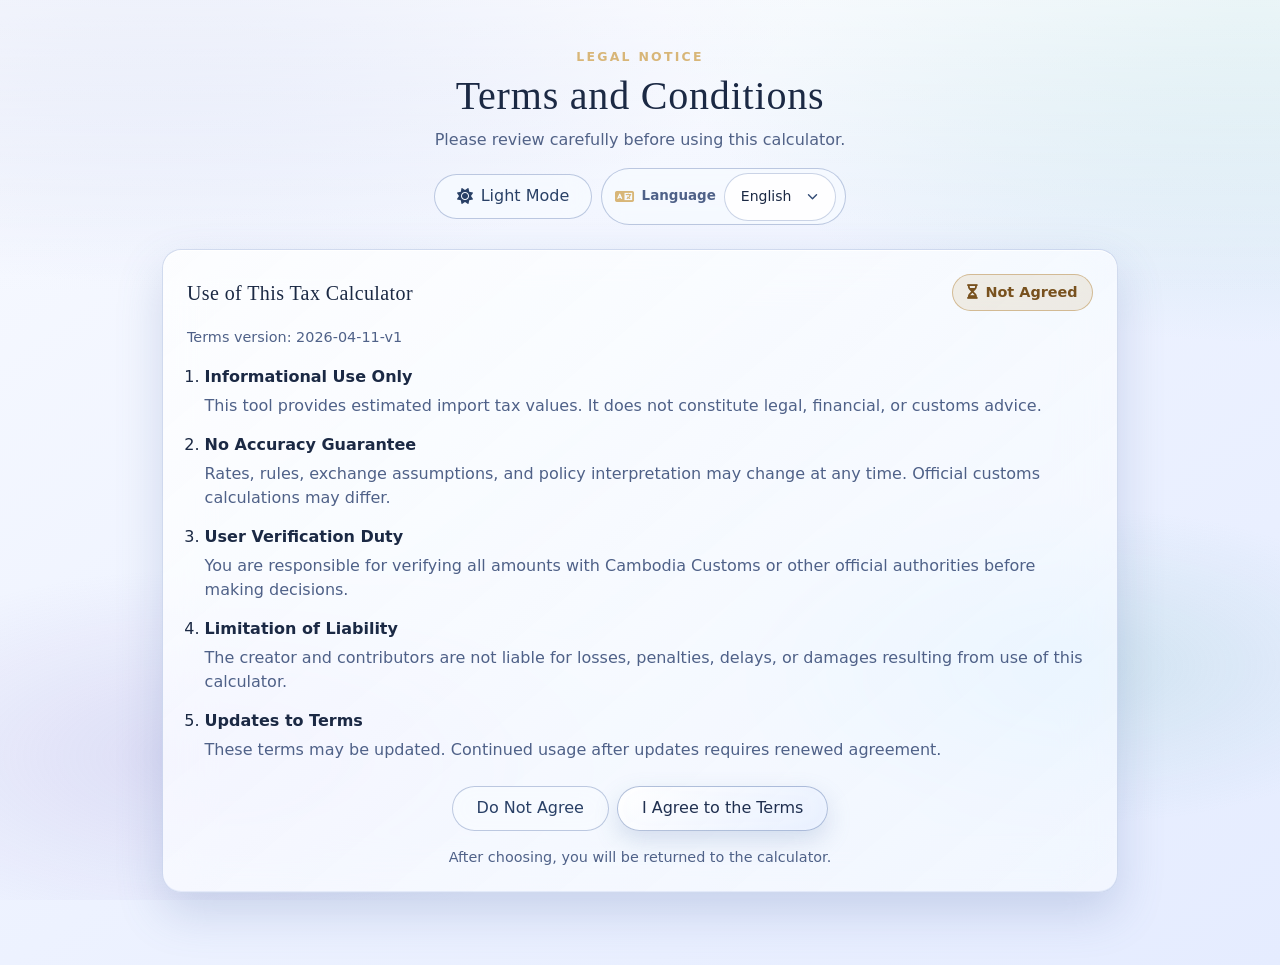
==== terms.html @ 4711f8ab "Initial commit" ====
<!doctype html>
<html lang="en">
<head>
  <meta charset="utf-8">
  <meta name="viewport" content="width=device-width, initial-scale=1">
  <meta name="description" content="Terms and conditions for the unofficial Cambodia vehicle import tax estimate calculator.">
  <meta name="referrer" content="strict-origin-when-cross-origin">
  <meta http-equiv="Content-Security-Policy" content="default-src 'self'; script-src 'self' https://cdn.jsdelivr.net; style-src 'self' 'unsafe-inline' https://cdn.jsdelivr.net https://cdnjs.cloudflare.com https://fonts.googleapis.com; font-src 'self' https://fonts.gstatic.com https://cdnjs.cloudflare.com data:; img-src 'self' data:; connect-src 'self'; object-src 'none'; base-uri 'self'; form-action 'self';">
  <title>Terms and Conditions - Vehicle Import Tax Calculator</title>

  <link rel="preconnect" href="https://fonts.googleapis.com">
  <link rel="preconnect" href="https://fonts.gstatic.com" crossorigin>
  <link href="https://fonts.googleapis.com/css2?family=Noto+Sans+Khmer:wght@400;500;600;700&family=Noto+Serif+JP:wght@500;600;700&display=swap" rel="stylesheet">

  <link href="https://cdn.jsdelivr.net/npm/bootstrap@5.3.3/dist/css/bootstrap.min.css" rel="stylesheet" integrity="sha384-QWTKZyjpPEjISv5WaRU9OFeRpok6YctnYmDr5pNlyT2bRjXh0JMhjY6hW+ALEwIH" crossorigin="anonymous">
  <link rel="stylesheet" href="https://cdnjs.cloudflare.com/ajax/libs/font-awesome/6.5.2/css/all.min.css">
  <link rel="stylesheet" href="style.css">
</head>

<body>
  <main class="container page-wrap py-4 py-md-5">
    <header class="text-center mb-4">
      <p class="eyebrow" id="termsEyebrow">Legal Notice</p>
      <h1 class="mb-2" id="termsMainTitle">Terms and Conditions</h1>
      <p class="subtitle" id="termsSubtitle">Please review carefully before using this calculator.</p>

      <div class="control-row d-flex flex-column flex-sm-row justify-content-center align-items-center gap-2 mt-3">
        <button type="button" id="themeToggleBtn" class="btn btn-outline-glass theme-toggle-btn px-3">
          <i id="themeIcon" class="fa-solid fa-moon me-2"></i>
          <span id="themeToggleText">Dark Mode</span>
        </button>

        <div class="language-shell">
          <i class="fa-solid fa-language"></i>
          <label for="languageSelect" id="languageLabel">Language</label>
          <select id="languageSelect" class="form-select form-select-sm glass-input language-select" aria-labelledby="languageLabel">
            <option value="en">English</option>
            <option value="km">ខ្មែរ</option>
          </select>
        </div>
      </div>
    </header>

    <section class="glass-card p-3 p-md-4 mb-4 terms-document">
      <div class="d-flex flex-column flex-md-row justify-content-between align-items-md-center gap-2 mb-3">
        <h2 class="h5 mb-0" id="termsSectionTitle">Use of This Tax Calculator</h2>
        <span id="agreementBadge" class="agreement-badge">
          <i id="agreementBadgeIcon" class="fa-solid fa-hourglass-half"></i>
          <span id="agreementBadgeText">Not Agreed</span>
        </span>
      </div>

      <p class="terms-meta mb-3" id="termsMeta">Terms version: 2026-04-11-v1</p>

      <ol id="termsListEn" class="mb-4">
        <li>
          <strong>Informational Use Only</strong>
          <p>This tool provides estimated import tax values. It does not constitute legal, financial, or customs advice.</p>
        </li>
        <li>
          <strong>No Accuracy Guarantee</strong>
          <p>Rates, rules, exchange assumptions, and policy interpretation may change at any time. Official customs calculations may differ.</p>
        </li>
        <li>
          <strong>User Verification Duty</strong>
          <p>You are responsible for verifying all amounts with Cambodia Customs or other official authorities before making decisions.</p>
        </li>
        <li>
          <strong>Limitation of Liability</strong>
          <p>The creator and contributors are not liable for losses, penalties, delays, or damages resulting from use of this calculator.</p>
        </li>
        <li>
          <strong>Updates to Terms</strong>
          <p>These terms may be updated. Continued usage after updates requires renewed agreement.</p>
        </li>
      </ol>

      <ol id="termsListKm" class="mb-4 d-none">
        <li>
          <strong>សម្រាប់ព័ត៌មានប៉ុណ្ណោះ</strong>
          <p>ឧបករណ៍នេះផ្តល់តម្លៃប៉ាន់ស្មានពន្ធនាំចូលប៉ុណ្ណោះ មិនមែនជាដំបូន្មានផ្នែកច្បាប់ ហិរញ្ញវត្ថុ ឬគយទេ។</p>
        </li>
        <li>
          <strong>មិនធានាភាពត្រឹមត្រូវ ១០០%</strong>
          <p>អត្រាពន្ធ ច្បាប់ ការសន្មត់អត្រាប្តូរប្រាក់ និងការបកស្រាយគោលនយោបាយ អាចផ្លាស់ប្តូរបានគ្រប់ពេល។ លទ្ធផលផ្លូវការអាចខុសគ្នា។</p>
        </li>
        <li>
          <strong>កាតព្វកិច្ចផ្ទៀងផ្ទាត់របស់អ្នកប្រើ</strong>
          <p>អ្នកត្រូវទទួលខុសត្រូវក្នុងការផ្ទៀងផ្ទាត់ចំនួនទឹកប្រាក់ជាមួយអាជ្ញាធរគយកម្ពុជា ឬអាជ្ញាធរផ្លូវការផ្សេងៗ មុនសម្រេចចិត្ត។</p>
        </li>
        <li>
          <strong>ការកំណត់ទំនួលខុសត្រូវ</strong>
          <p>អ្នកបង្កើត និងអ្នករួមចំណែក មិនទទួលខុសត្រូវចំពោះការខាតបង់ ពិន័យ ការពន្យារពេល ឬការខូចខាតណាមួយដែលកើតឡើងពីការប្រើឧបករណ៍នេះ។</p>
        </li>
        <li>
          <strong>ការធ្វើបច្ចុប្បន្នភាពលក្ខខណ្ឌ</strong>
          <p>លក្ខខណ្ឌអាចត្រូវបានកែប្រែ។ បន្ទាប់ពីមានការកែប្រែ អ្នកត្រូវយល់ព្រមឡើងវិញដើម្បីបន្តប្រើប្រាស់។</p>
        </li>
      </ol>

      <div class="d-flex flex-column flex-sm-row gap-2 justify-content-center">
        <button type="button" id="declineTermsBtn" class="btn btn-outline-glass px-4">Do Not Agree</button>
        <button type="button" id="agreeTermsBtn" class="btn btn-glass px-4">I Agree to the Terms</button>
      </div>

      <p class="terms-meta mt-3 mb-0 text-center" id="termsReturnHint">After choosing, you will be returned to the calculator.</p>
    </section>
  </main>

  <script defer src="terms.js"></script>
</body>
</html>
---- style.css ----
:root {
  color-scheme: dark;
  --deep-navy: #0a0f1e;
  --muted-indigo: #1a2343;
  --warm-gold: #d8b678;

  --text-main: #f5f7ff;
  --text-muted: #b9c3e3;
  --label-text: #e8edff;
  --subtitle-text: #b9c3e3;
  --footer-text: #c8d0ea;

  --bg-base:
    radial-gradient(1000px 580px at 12% -10%, rgba(72, 94, 175, 0.33), transparent 68%),
    radial-gradient(900px 500px at 98% 0%, rgba(35, 140, 146, 0.24), transparent 66%),
    linear-gradient(145deg, var(--deep-navy), var(--muted-indigo) 52%, #1a2a4c);
  --bg-aurora:
    radial-gradient(540px 260px at 16% 84%, rgba(127, 107, 185, 0.14), transparent 72%),
    radial-gradient(480px 220px at 84% 74%, rgba(70, 144, 146, 0.12), transparent 72%);
  --bg-sheen: linear-gradient(to bottom, rgba(255, 255, 255, 0.03), transparent 24%);

  --glass-bg: linear-gradient(140deg, rgba(255, 255, 255, 0.14), rgba(255, 255, 255, 0.05));
  --glass-border: rgba(255, 255, 255, 0.12);
  --glass-shadow: 0 22px 56px rgba(5, 8, 18, 0.58);
  --glass-inner: inset 0 1px 0 rgba(255, 255, 255, 0.22), inset 0 -1px 0 rgba(122, 153, 224, 0.12);

  --field-bg: rgba(13, 21, 41, 0.58);
  --field-border: rgba(255, 255, 255, 0.14);
  --field-divider: rgba(255, 255, 255, 0.22);
  --field-prefix-text: #b9c3e3;
  --field-focus-bg: rgba(15, 26, 49, 0.72);
  --field-focus-border: rgba(216, 182, 120, 0.78);
  --field-focus-ring: rgba(216, 182, 120, 0.2);

  --select-arrow: url("data:image/svg+xml,%3Csvg xmlns='http://www.w3.org/2000/svg' viewBox='0 0 16 16'%3E%3Cpath fill='%23EAF0FF' d='M3.2 5.6a.75.75 0 0 1 1.06 0L8 9.34l3.74-3.74a.75.75 0 1 1 1.06 1.06L8.53 10.94a.75.75 0 0 1-1.06 0L3.2 6.66a.75.75 0 0 1 0-1.06z'/%3E%3C/svg%3E");

  --btn-fill: linear-gradient(140deg, rgba(255, 255, 255, 0.2), rgba(255, 255, 255, 0.08));
  --btn-border: rgba(255, 255, 255, 0.24);
  --btn-text: #f8fbff;
  --btn-shadow: 0 12px 30px rgba(6, 12, 28, 0.42);

  --outline-bg: rgba(255, 255, 255, 0.04);
  --outline-border: rgba(255, 255, 255, 0.22);
  --outline-text: #eaf0ff;

  --badge-bg: rgba(255, 255, 255, 0.05);
  --badge-border: rgba(255, 255, 255, 0.2);
  --badge-text: #f6f8ff;

  --table-border: rgba(255, 255, 255, 0.11);
  --table-head: #b9c3e3;
  --emphasis-text: #fff3d5;
  --emphasis-border: rgba(216, 182, 120, 0.45);

  --tooltip-bg: rgba(10, 15, 30, 0.96);
  --tooltip-text: #f5f7ff;
  --tooltip-border: rgba(255, 255, 255, 0.18);
  --tooltip-shadow: 0 10px 24px rgba(4, 9, 22, 0.46);

  --option-text: #121b34;
  --option-bg: #f4f6ff;

  --terms-ok-bg: rgba(55, 170, 120, 0.16);
  --terms-ok-border: rgba(93, 219, 165, 0.5);
  --terms-ok-text: #d5ffe8;
  --terms-pending-bg: rgba(216, 182, 120, 0.12);
  --terms-pending-border: rgba(216, 182, 120, 0.44);
  --terms-pending-text: #ffe9bd;
  --terms-declined-bg: rgba(211, 96, 96, 0.13);
  --terms-declined-border: rgba(241, 130, 130, 0.45);
  --terms-declined-text: #ffd8d8;
}

html[data-theme="light"] {
  color-scheme: light;
  --text-main: #1b2944;
  --text-muted: #4f6188;
  --label-text: #243451;
  --subtitle-text: #516287;
  --footer-text: #4a5d86;

  --bg-base:
    radial-gradient(1000px 560px at 12% -10%, rgba(145, 163, 226, 0.44), transparent 68%),
    radial-gradient(900px 520px at 98% 0%, rgba(128, 201, 196, 0.35), transparent 66%),
    linear-gradient(145deg, #f8faff, #edf2ff 52%, #e5ecff);
  --bg-aurora:
    radial-gradient(560px 260px at 16% 84%, rgba(162, 148, 213, 0.24), transparent 72%),
    radial-gradient(480px 220px at 84% 74%, rgba(124, 190, 190, 0.22), transparent 72%);
  --bg-sheen: linear-gradient(to bottom, rgba(255, 255, 255, 0.62), transparent 33%);

  --glass-bg: linear-gradient(140deg, rgba(255, 255, 255, 0.8), rgba(246, 249, 255, 0.72));
  --glass-border: rgba(153, 172, 214, 0.42);
  --glass-shadow: 0 20px 46px rgba(94, 117, 170, 0.24);
  --glass-inner: inset 0 1px 0 rgba(255, 255, 255, 0.85), inset 0 -1px 0 rgba(130, 157, 217, 0.15);

  --field-bg: rgba(255, 255, 255, 0.86);
  --field-border: rgba(137, 157, 199, 0.45);
  --field-divider: rgba(126, 148, 194, 0.55);
  --field-prefix-text: #4f6188;
  --field-focus-bg: rgba(255, 255, 255, 0.97);
  --field-focus-border: rgba(183, 142, 70, 0.72);
  --field-focus-ring: rgba(183, 142, 70, 0.16);

  --select-arrow: url("data:image/svg+xml,%3Csvg xmlns='http://www.w3.org/2000/svg' viewBox='0 0 16 16'%3E%3Cpath fill='%23314A74' d='M3.2 5.6a.75.75 0 0 1 1.06 0L8 9.34l3.74-3.74a.75.75 0 1 1 1.06 1.06L8.53 10.94a.75.75 0 0 1-1.06 0L3.2 6.66a.75.75 0 0 1 0-1.06z'/%3E%3C/svg%3E");

  --btn-fill: linear-gradient(140deg, rgba(255, 255, 255, 0.93), rgba(231, 239, 255, 0.9));
  --btn-border: rgba(122, 145, 189, 0.56);
  --btn-text: #203050;
  --btn-shadow: 0 10px 24px rgba(110, 132, 182, 0.24);

  --outline-bg: rgba(247, 250, 255, 0.8);
  --outline-border: rgba(133, 154, 196, 0.52);
  --outline-text: #294066;

  --badge-bg: rgba(255, 255, 255, 0.7);
  --badge-border: rgba(130, 152, 196, 0.5);
  --badge-text: #233455;

  --table-border: rgba(135, 153, 192, 0.32);
  --table-head: #44577d;
  --emphasis-text: #75511b;
  --emphasis-border: rgba(183, 142, 70, 0.52);

  --tooltip-bg: rgba(248, 250, 255, 0.96);
  --tooltip-text: #1d2c49;
  --tooltip-border: rgba(141, 162, 204, 0.45);
  --tooltip-shadow: 0 10px 24px rgba(108, 127, 171, 0.24);

  --option-text: #213456;
  --option-bg: #f8fbff;

  --terms-ok-bg: rgba(72, 169, 122, 0.16);
  --terms-ok-border: rgba(76, 157, 117, 0.52);
  --terms-ok-text: #1f5a3f;
  --terms-pending-bg: rgba(194, 153, 84, 0.15);
  --terms-pending-border: rgba(184, 137, 68, 0.5);
  --terms-pending-text: #78511e;
  --terms-declined-bg: rgba(205, 103, 103, 0.15);
  --terms-declined-border: rgba(198, 88, 88, 0.52);
  --terms-declined-text: #7d2222;
}

* {
  box-sizing: border-box;
}

body {
  margin: 0;
  min-height: 100vh;
  font-family: system-ui, -apple-system, "Segoe UI", sans-serif;
  color: var(--text-main);
  background: var(--bg-base);
  position: relative;
  overflow-x: hidden;
}

body::before,
body::after {
  content: "";
  position: fixed;
  inset: 0;
  pointer-events: none;
  z-index: 0;
}

body::before {
  background: var(--bg-aurora);
}

body::after {
  background: var(--bg-sheen);
}

.page-wrap {
  position: relative;
  z-index: 1;
  max-width: 980px;
}

.eyebrow {
  margin-bottom: 0.35rem;
  letter-spacing: 0.18em;
  text-transform: uppercase;
  color: var(--warm-gold);
  font-size: 0.78rem;
  font-weight: 600;
}

h1,
h2,
h3,
h4,
h5 {
  font-family: "Noto Serif JP", serif;
  letter-spacing: 0.02em;
}

.subtitle {
  color: var(--subtitle-text);
  margin-bottom: 0;
}

.control-row {
  margin-top: 0.95rem;
}

.theme-toggle-btn {
  min-width: 9.9rem;
}

.terms-status {
  display: flex;
  align-items: center;
  justify-content: space-between;
  gap: 0.9rem;
  margin-inline: auto;
  max-width: 860px;
  border-radius: 1rem;
  border: 1px solid var(--outline-border);
  padding: 0.75rem 0.9rem;
  background: var(--outline-bg);
  backdrop-filter: blur(12px) saturate(150%);
  -webkit-backdrop-filter: blur(12px) saturate(150%);
}

.terms-status-main {
  text-align: left;
}

.terms-status-headline-wrap {
  display: inline-flex;
  align-items: center;
  gap: 0.55rem;
  margin-bottom: 0.2rem;
}

#termsStatusIcon {
  color: var(--warm-gold);
}

#termsStatusTitle {
  font-weight: 700;
}

#termsStatusText {
  color: var(--text-muted);
  font-size: 0.9rem;
}

.terms-status.agreed {
  border-color: var(--terms-ok-border);
  background: var(--terms-ok-bg);
}

.terms-status.agreed #termsStatusText {
  color: var(--terms-ok-text);
}

.terms-status.pending {
  border-color: var(--terms-pending-border);
  background: var(--terms-pending-bg);
}

.terms-status.pending #termsStatusText {
  color: var(--terms-pending-text);
}

.terms-status.declined {
  border-color: var(--terms-declined-border);
  background: var(--terms-declined-bg);
}

.terms-status.declined #termsStatusText {
  color: var(--terms-declined-text);
}

.terms-status-actions {
  display: flex;
  flex-wrap: wrap;
  justify-content: flex-end;
  gap: 0.45rem;
}

.terms-status-actions .btn {
  min-height: 2.1rem;
}

.language-shell {
  display: inline-flex;
  align-items: center;
  gap: 0.5rem;
  border-radius: 999px;
  padding: 0.2rem 0.55rem 0.2rem 0.8rem;
  border: 1px solid var(--outline-border);
  background: var(--outline-bg);
  backdrop-filter: blur(10px) saturate(145%);
  -webkit-backdrop-filter: blur(10px) saturate(145%);
}

.language-shell i {
  color: var(--warm-gold);
  font-size: 0.95rem;
}

#languageLabel {
  color: var(--text-muted);
  font-size: 0.84rem;
  font-weight: 600;
  margin: 0;
  white-space: nowrap;
}

.language-select {
  min-height: 2.15rem;
  width: auto;
  min-width: 7rem;
  border: 0;
  padding-block: 0.2rem;
  padding-left: 0.5rem;
  padding-right: 1.95rem;
  color: var(--text-main);
  background: transparent;
  background-image: var(--select-arrow);
  background-repeat: no-repeat;
  background-size: 0.95rem;
  background-position: right 0.45rem center;
  appearance: none;
  -webkit-appearance: none;
  -moz-appearance: none;
}

.language-select:focus {
  border: 0;
  box-shadow: none;
  background: transparent;
  background-image: var(--select-arrow);
}

.language-select option {
  color: var(--option-text);
  background: var(--option-bg);
}

.glass-card {
  background: var(--glass-bg);
  border: 1px solid var(--glass-border);
  border-radius: 1.2rem;
  box-shadow: var(--glass-shadow), var(--glass-inner);
  backdrop-filter: blur(24px) saturate(180%);
  -webkit-backdrop-filter: blur(24px) saturate(180%);
  transition: border-color 0.3s ease, transform 0.3s ease;
}

body.terms-locked .requires-terms {
  opacity: 0.38;
  pointer-events: none;
  user-select: none;
  filter: saturate(0.78);
}

body.terms-locked #resultCard {
  display: none !important;
}

#accessBlockedCard p {
  color: var(--text-muted);
}

.terms-modal .modal-content {
  color: var(--text-main);
  background: var(--glass-bg);
  border: 1px solid var(--glass-border);
  border-radius: 1.2rem;
  box-shadow: var(--glass-shadow), var(--glass-inner);
  backdrop-filter: blur(20px) saturate(165%);
  -webkit-backdrop-filter: blur(20px) saturate(165%);
}

.terms-modal .modal-header,
.terms-modal .modal-footer {
  border-color: transparent;
}

.terms-modal-language-wrap {
  display: inline-flex;
  align-items: center;
  gap: 0.55rem;
}

.terms-modal-language-label {
  color: var(--text-muted);
  font-size: 0.84rem;
  font-weight: 600;
}

.terms-lang-btn {
  min-width: 3.5rem;
}

.terms-lang-btn.active,
.terms-lang-btn[aria-pressed="true"] {
  color: var(--btn-text);
  border-color: color-mix(in srgb, var(--warm-gold), var(--outline-border) 35%);
  background: var(--btn-fill);
  box-shadow: inset 0 1px 0 rgba(255, 255, 255, 0.2);
}

.terms-point-list {
  color: var(--text-muted);
  padding-left: 1.2rem;
}

.terms-point-list li {
  margin-bottom: 0.4rem;
}

.terms-version {
  color: var(--text-muted);
  font-size: 0.86rem;
}

.terms-document {
  color: var(--text-main);
}

.terms-document .terms-meta {
  color: var(--text-muted);
  font-size: 0.9rem;
}

.terms-document ol {
  margin: 0;
  padding-left: 1.1rem;
}

.terms-document li {
  margin-bottom: 0.95rem;
}

.terms-document li p {
  color: var(--text-muted);
  margin: 0.3rem 0 0;
}

.agreement-badge {
  display: inline-flex;
  align-items: center;
  gap: 0.45rem;
  border-radius: 999px;
  padding: 0.44rem 0.9rem;
  border: 1px solid var(--terms-pending-border);
  background: var(--terms-pending-bg);
  color: var(--terms-pending-text);
  font-size: 0.9rem;
  font-weight: 600;
}

.agreement-badge.agreed {
  border-color: var(--terms-ok-border);
  background: var(--terms-ok-bg);
  color: var(--terms-ok-text);
}

.agreement-badge.declined {
  border-color: var(--terms-declined-border);
  background: var(--terms-declined-bg);
  color: var(--terms-declined-text);
}

.glass-card:hover {
  border-color: color-mix(in srgb, var(--glass-border), #ffffff 25%);
}

.form-label {
  color: var(--label-text);
  font-weight: 600;
  margin-bottom: 0.5rem;
}

.info-icon {
  color: var(--warm-gold);
  font-size: 0.95rem;
  opacity: 0.95;
  cursor: help;
}

.glass-prefix,
.glass-input {
  min-height: 3rem;
  border-radius: 999px;
  border: 1px solid var(--field-border);
  color: var(--text-main);
  background: var(--field-bg);
}

.glass-prefix {
  padding-inline: 1rem;
  border-right: 1px solid var(--field-divider);
  color: var(--field-prefix-text);
}

.input-group .glass-input {
  border-left: 0;
}

.input-group > .glass-prefix {
  border-top-left-radius: 999px !important;
  border-bottom-left-radius: 999px !important;
  border-top-right-radius: 0 !important;
  border-bottom-right-radius: 0 !important;
}

.input-group > .glass-input,
.input-group > .form-control.glass-input {
  border-top-right-radius: 999px !important;
  border-bottom-right-radius: 999px !important;
  border-top-left-radius: 0 !important;
  border-bottom-left-radius: 0 !important;
}

.glass-input:focus,
.glass-prefix:focus {
  color: var(--text-main);
  border-color: var(--field-focus-border);
  box-shadow: 0 0 0 0.2rem var(--field-focus-ring);
  background: var(--field-focus-bg);
}

.form-select.glass-input {
  padding-inline: 1rem 2.6rem;
  color: var(--text-main);
  background-color: var(--field-bg);
  border-color: var(--field-border);
  background-image: var(--select-arrow);
  background-repeat: no-repeat;
  background-size: 0.95rem;
  background-position: right 0.9rem center;
  appearance: none;
  -webkit-appearance: none;
  -moz-appearance: none;
}

.form-select.glass-input option {
  color: var(--option-text);
  background: var(--option-bg);
}

.form-select.glass-input:focus {
  color: var(--text-main);
  background-color: var(--field-focus-bg);
  border-color: var(--field-focus-border);
  background-image: var(--select-arrow);
}

.conversion-note {
  color: var(--text-muted);
  font-size: 0.9rem;
}

.conversion-note strong {
  color: var(--text-main);
  font-weight: 700;
}

.btn-glass,
.btn-outline-glass {
  border-radius: 999px;
  min-height: 2.8rem;
  display: inline-flex;
  align-items: center;
  justify-content: center;
  transition: transform 0.25s ease, border-color 0.25s ease, box-shadow 0.25s ease;
}

.btn-glass {
  border: 1px solid var(--btn-border);
  color: var(--btn-text);
  background: var(--btn-fill);
  box-shadow: var(--btn-shadow);
  backdrop-filter: blur(16px) saturate(160%);
  -webkit-backdrop-filter: blur(16px) saturate(160%);
}

.btn-glass:hover,
.btn-glass:focus {
  color: var(--btn-text);
  border-color: color-mix(in srgb, var(--warm-gold), var(--btn-border) 30%);
  box-shadow: 0 14px 34px color-mix(in srgb, var(--btn-shadow), #000000 18%);
  transform: translateY(-1px);
}

.btn-outline-glass {
  border: 1px solid var(--outline-border);
  color: var(--outline-text);
  background: var(--outline-bg);
  backdrop-filter: blur(12px) saturate(145%);
  -webkit-backdrop-filter: blur(12px) saturate(145%);
  padding-inline: 1rem;
}

.btn-outline-glass:hover,
.btn-outline-glass:focus {
  color: var(--outline-text);
  border-color: color-mix(in srgb, var(--warm-gold), var(--outline-border) 35%);
  transform: translateY(-1px);
}

.rate-badge {
  font-size: 0.86rem;
  color: var(--badge-text);
  border: 1px solid var(--badge-border);
  border-radius: 999px;
  padding: 0.38rem 0.85rem;
  background: var(--badge-bg);
  white-space: nowrap;
}

.table {
  color: var(--text-main);
  margin-bottom: 0;
}

.table > :not(caption) > * > * {
  border-color: var(--table-border);
  background: transparent;
  padding-block: 0.7rem;
}

.table thead th {
  color: var(--table-head);
  font-size: 0.78rem;
  text-transform: uppercase;
  letter-spacing: 0.08em;
  font-weight: 700;
}

.reference-table tbody td,
.result-table tbody td {
  color: var(--text-main);
}

.reference-table tbody tr:hover {
  background: color-mix(in srgb, var(--badge-bg), #ffffff 10%);
}

.result-table tbody td:first-child {
  font-weight: 520;
}

.emphasis-row td {
  color: var(--emphasis-text);
  font-weight: 700;
  border-top: 1px solid var(--emphasis-border);
}

.formula-note {
  color: var(--text-muted);
  font-size: 0.83rem;
  margin-top: 0.8rem;
}

.footer-note {
  color: var(--footer-text);
  font-size: 0.88rem;
  margin-top: 0.6rem;
}

.credit-line {
  color: var(--text-muted);
  font-size: 0.87rem;
}

#githubCreditLink {
  color: var(--warm-gold);
  text-decoration: none;
  font-weight: 600;
  margin-inline: 0.2rem;
}

#githubCreditLink:hover,
#githubCreditLink:focus {
  color: color-mix(in srgb, var(--warm-gold), #ffffff 25%);
  text-decoration: underline;
}

#resultCard:not(.d-none) {
  animation: softReveal 0.35s ease;
}

@keyframes softReveal {
  from {
    opacity: 0;
    transform: translateY(8px);
  }

  to {
    opacity: 1;
    transform: translateY(0);
  }
}

@media (prefers-reduced-motion: reduce) {
  *,
  *::before,
  *::after {
    animation-duration: 0.001ms !important;
    animation-iteration-count: 1 !important;
    transition-duration: 0.001ms !important;
    scroll-behavior: auto !important;
  }
}

.tooltip {
  --bs-tooltip-bg: var(--tooltip-bg);
  --bs-tooltip-color: var(--tooltip-text);
  --bs-tooltip-opacity: 1;
}

.tooltip-inner {
  border: 1px solid var(--tooltip-border);
  box-shadow: var(--tooltip-shadow);
  max-width: 260px;
  text-align: left;
}

body.lang-km {
  font-family: "Noto Sans Khmer", system-ui, -apple-system, "Segoe UI", sans-serif;
  line-height: 1.68;
}

body.lang-km h1,
body.lang-km h2,
body.lang-km h3,
body.lang-km h4,
body.lang-km h5 {
  font-family: "Noto Sans Khmer", system-ui, -apple-system, "Segoe UI", sans-serif;
  letter-spacing: 0;
}

body.lang-km .eyebrow {
  letter-spacing: 0.06em;
}

@media (max-width: 576px) {
  h1 {
    font-size: 1.65rem;
  }

  .glass-card {
    border-radius: 1rem;
  }

  .btn-glass,
  .btn-outline-glass {
    width: 100%;
  }

  .rate-badge {
    white-space: normal;
  }

  .language-shell {
    width: 100%;
    justify-content: center;
    padding: 0.4rem 0.7rem;
  }

  .terms-status {
    padding: 0.8rem;
    align-items: stretch;
  }

  .terms-modal-language-wrap {
    width: 100%;
    justify-content: space-between;
  }

  .terms-status,
  .terms-status-actions {
    flex-direction: column;
  }

  .terms-status-actions {
    align-items: stretch;
  }

  .terms-status-actions .btn {
    width: 100%;
  }

  .language-select {
    width: 8.5rem;
  }
}
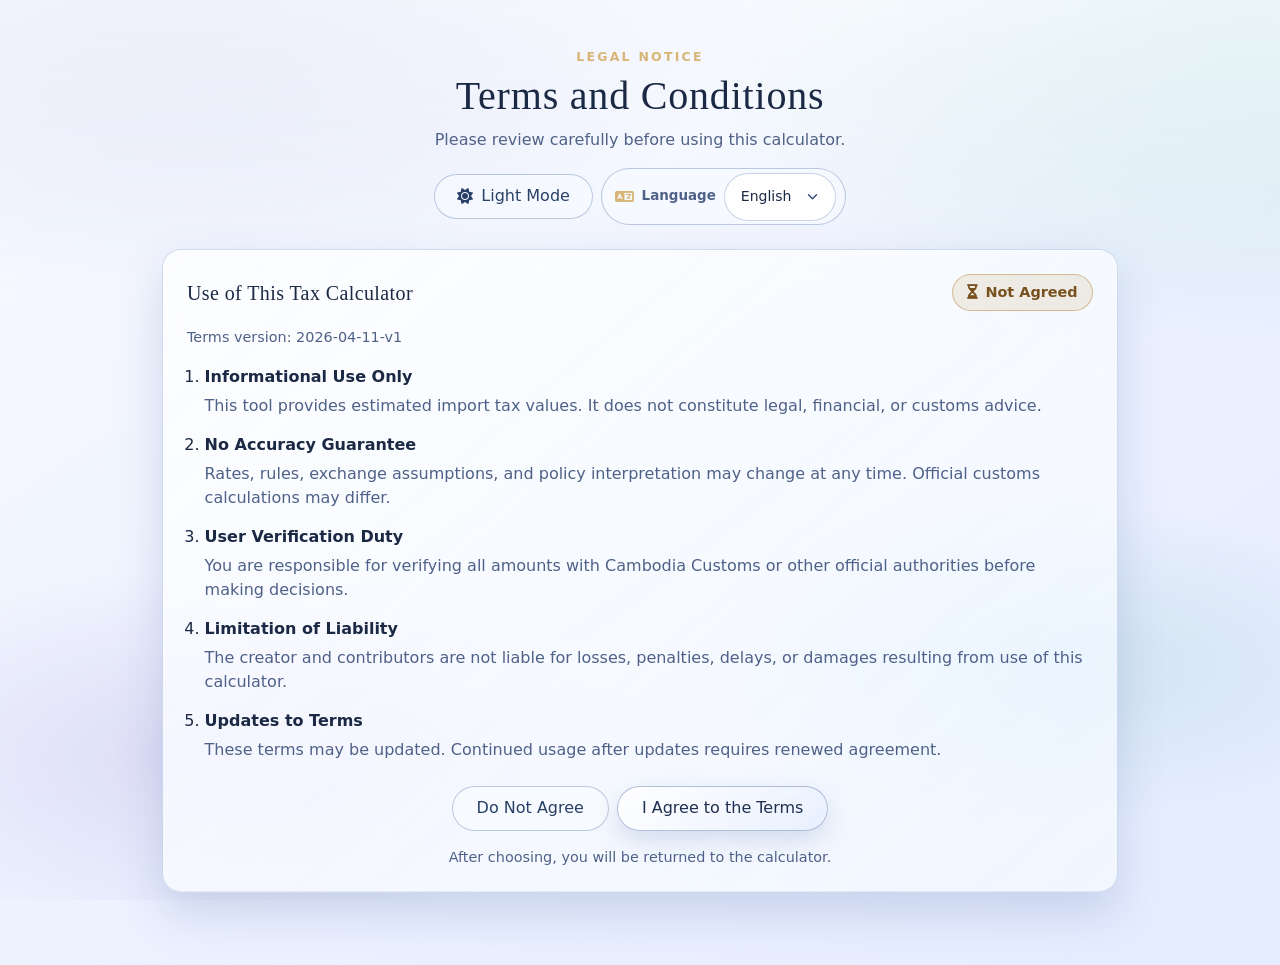
==== commit 0140095d: "Some tweaks and improvements to the project." ====
--- a/terms.html
+++ b/terms.html
@@ -5,7 +5,7 @@
   <meta name="viewport" content="width=device-width, initial-scale=1">
   <meta name="description" content="Terms and conditions for the unofficial Cambodia vehicle import tax estimate calculator.">
   <meta name="referrer" content="strict-origin-when-cross-origin">
-  <meta http-equiv="Content-Security-Policy" content="default-src 'self'; script-src 'self' https://cdn.jsdelivr.net; style-src 'self' 'unsafe-inline' https://cdn.jsdelivr.net https://cdnjs.cloudflare.com https://fonts.googleapis.com; font-src 'self' https://fonts.gstatic.com https://cdnjs.cloudflare.com data:; img-src 'self' data:; connect-src 'self'; object-src 'none'; base-uri 'self'; form-action 'self';">
+  <meta http-equiv="Content-Security-Policy" content="default-src 'self'; script-src 'self' https://cdn.jsdelivr.net; style-src 'self' https://cdn.jsdelivr.net https://cdnjs.cloudflare.com https://fonts.googleapis.com; style-src-attr 'unsafe-inline'; font-src 'self' https://fonts.gstatic.com https://cdnjs.cloudflare.com data:; img-src 'self' data:; connect-src 'self'; object-src 'none'; base-uri 'self'; form-action 'self';">
   <title>Terms and Conditions - Vehicle Import Tax Calculator</title>
 
   <link rel="preconnect" href="https://fonts.googleapis.com">
@@ -13,7 +13,7 @@
   <link href="https://fonts.googleapis.com/css2?family=Noto+Sans+Khmer:wght@400;500;600;700&family=Noto+Serif+JP:wght@500;600;700&display=swap" rel="stylesheet">
 
   <link href="https://cdn.jsdelivr.net/npm/bootstrap@5.3.3/dist/css/bootstrap.min.css" rel="stylesheet" integrity="sha384-QWTKZyjpPEjISv5WaRU9OFeRpok6YctnYmDr5pNlyT2bRjXh0JMhjY6hW+ALEwIH" crossorigin="anonymous">
-  <link rel="stylesheet" href="https://cdnjs.cloudflare.com/ajax/libs/font-awesome/6.5.2/css/all.min.css">
+  <link rel="stylesheet" href="https://cdnjs.cloudflare.com/ajax/libs/font-awesome/6.5.2/css/all.min.css" integrity="sha384-PPIZEGYM1v8zp5Py7UjFb79S58UeqCL9pYVnVPURKEqvioPROaVAJKKLzvH2rDnI" crossorigin="anonymous">
   <link rel="stylesheet" href="style.css">
 </head>
 
@@ -107,6 +107,7 @@
     </section>
   </main>
 
+  <script defer src="app-core.js"></script>
   <script defer src="terms.js"></script>
 </body>
 </html>
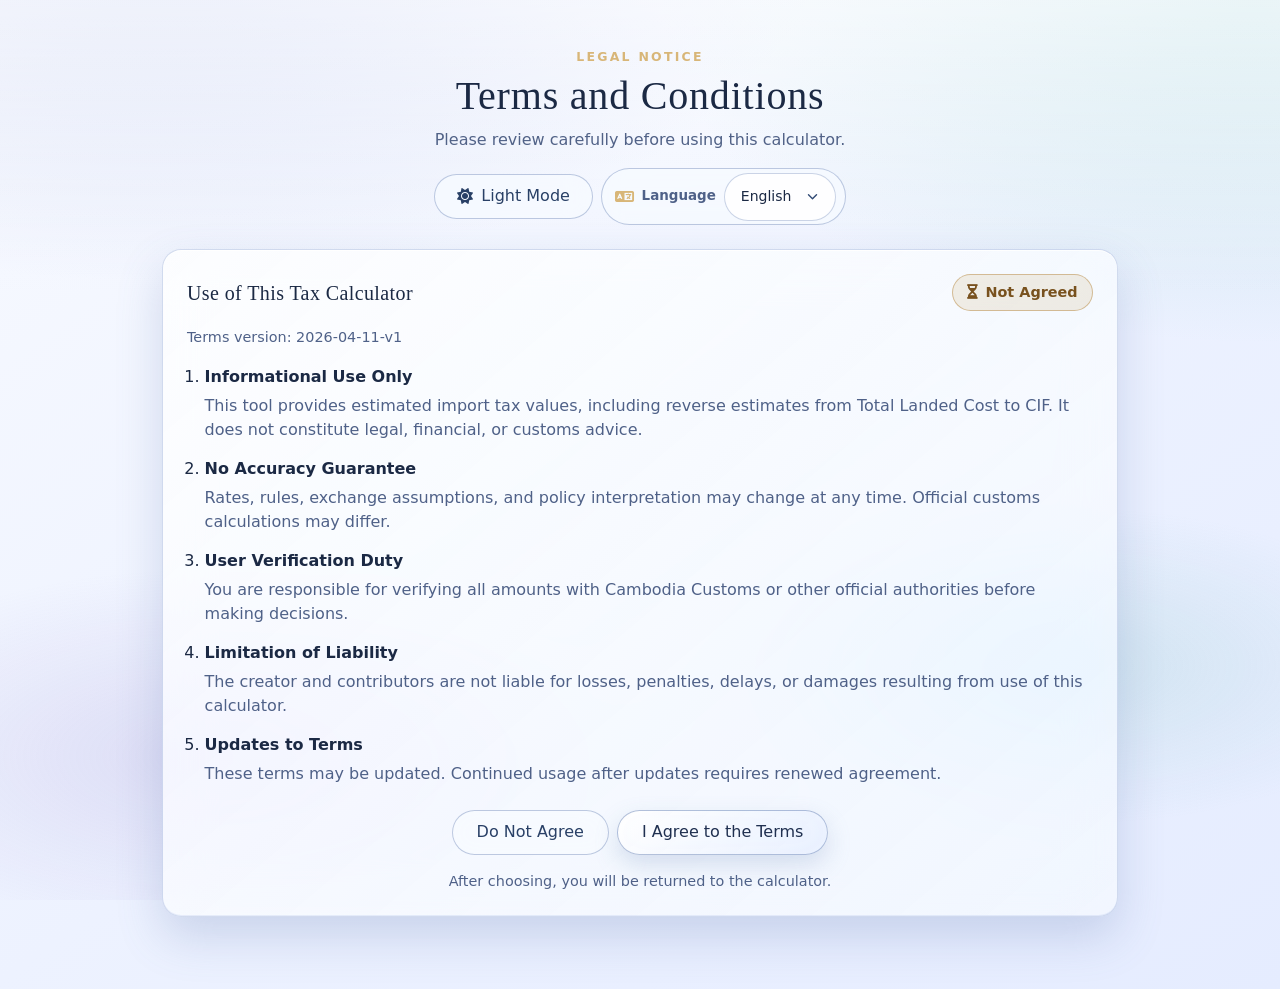
==== commit ba1e58d6: "feat: add reverse landed cost calculation mode" ====
--- a/terms.html
+++ b/terms.html
@@ -55,7 +55,7 @@
       <ol id="termsListEn" class="mb-4">
         <li>
           <strong>Informational Use Only</strong>
-          <p>This tool provides estimated import tax values. It does not constitute legal, financial, or customs advice.</p>
+          <p>This tool provides estimated import tax values, including reverse estimates from Total Landed Cost to CIF. It does not constitute legal, financial, or customs advice.</p>
         </li>
         <li>
           <strong>No Accuracy Guarantee</strong>
--- a/style.css
+++ b/style.css
@@ -351,6 +351,14 @@
   transition: border-color 0.3s ease, transform 0.3s ease;
 }
 
+@media (max-width: 768px) {
+  .glass-card,
+  .terms-modal .modal-content {
+    backdrop-filter: blur(12px) saturate(135%);
+    -webkit-backdrop-filter: blur(12px) saturate(135%);
+  }
+}
+
 body.terms-locked .requires-terms {
   opacity: 0.38;
   pointer-events: none;
@@ -477,6 +485,46 @@
   margin-bottom: 0.5rem;
 }
 
+.calculation-mode {
+  border: 0;
+  padding: 0;
+}
+
+.calculation-mode legend {
+  float: none;
+  width: auto;
+}
+
+.mode-switch {
+  display: grid;
+  grid-template-columns: repeat(2, minmax(0, 1fr));
+  gap: 0.6rem;
+}
+
+.mode-option {
+  display: flex;
+  align-items: center;
+  gap: 0.65rem;
+  min-height: 3rem;
+  padding: 0.7rem 0.9rem;
+  border: 1px solid var(--outline-border);
+  border-radius: 0.9rem;
+  color: var(--text-muted);
+  background: var(--outline-bg);
+  cursor: pointer;
+  transition: border-color 0.2s ease, background 0.2s ease, color 0.2s ease;
+}
+
+.mode-option:has(input:checked) {
+  color: var(--text-main);
+  border-color: var(--warm-gold);
+  background: var(--terms-pending-bg);
+}
+
+.mode-option input {
+  accent-color: var(--warm-gold);
+}
+
 .info-icon {
   color: var(--warm-gold);
   font-size: 0.95rem;
@@ -653,6 +701,16 @@
   border-top: 1px solid var(--emphasis-border);
 }
 
+.result-table .input-row td {
+  color: var(--text-muted);
+  font-weight: 600;
+  border-bottom: 1px solid var(--table-border);
+}
+
+.result-table .primary-result-row td {
+  font-size: 1.06em;
+}
+
 .formula-note {
   color: var(--text-muted);
   font-size: 0.83rem;
@@ -742,6 +800,14 @@
 }
 
 @media (max-width: 576px) {
+  .mode-switch {
+    grid-template-columns: 1fr;
+  }
+
+  .mode-option {
+    min-height: 2.75rem;
+  }
+
   h1 {
     font-size: 1.65rem;
   }
